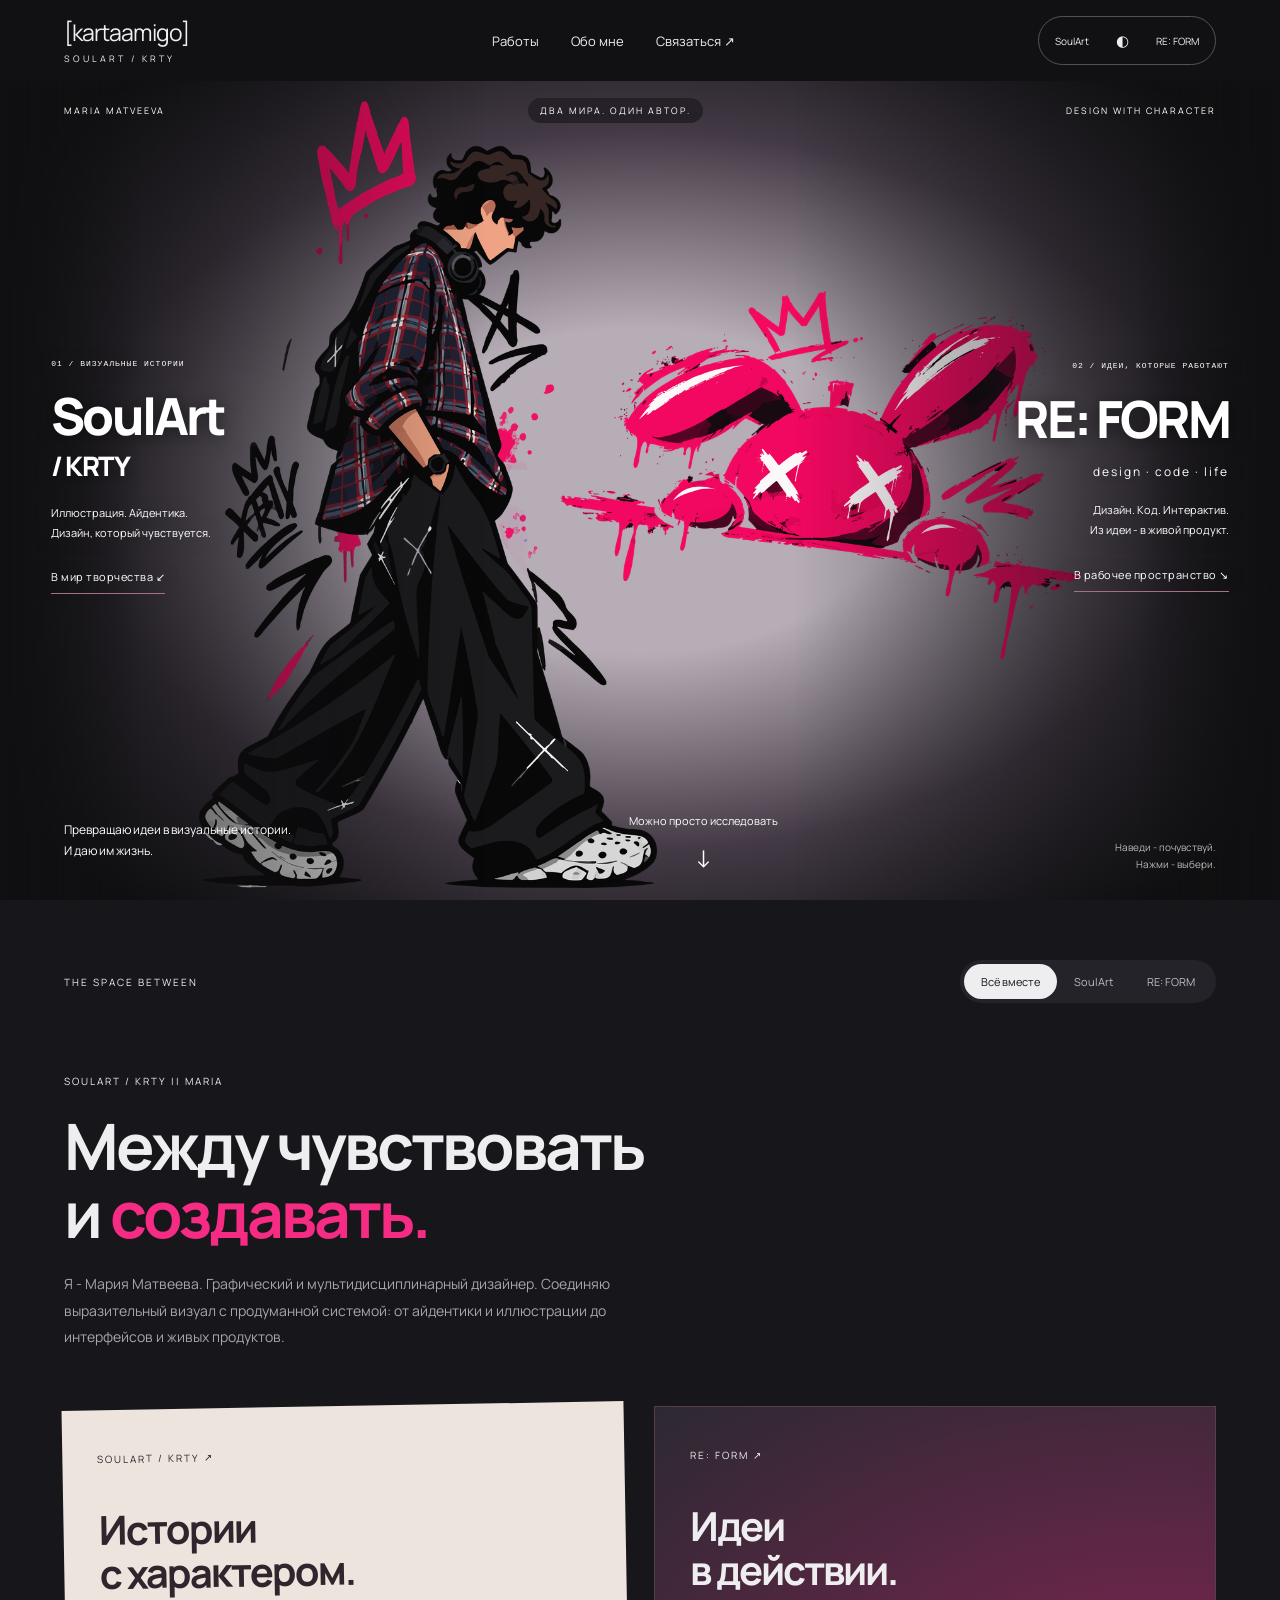
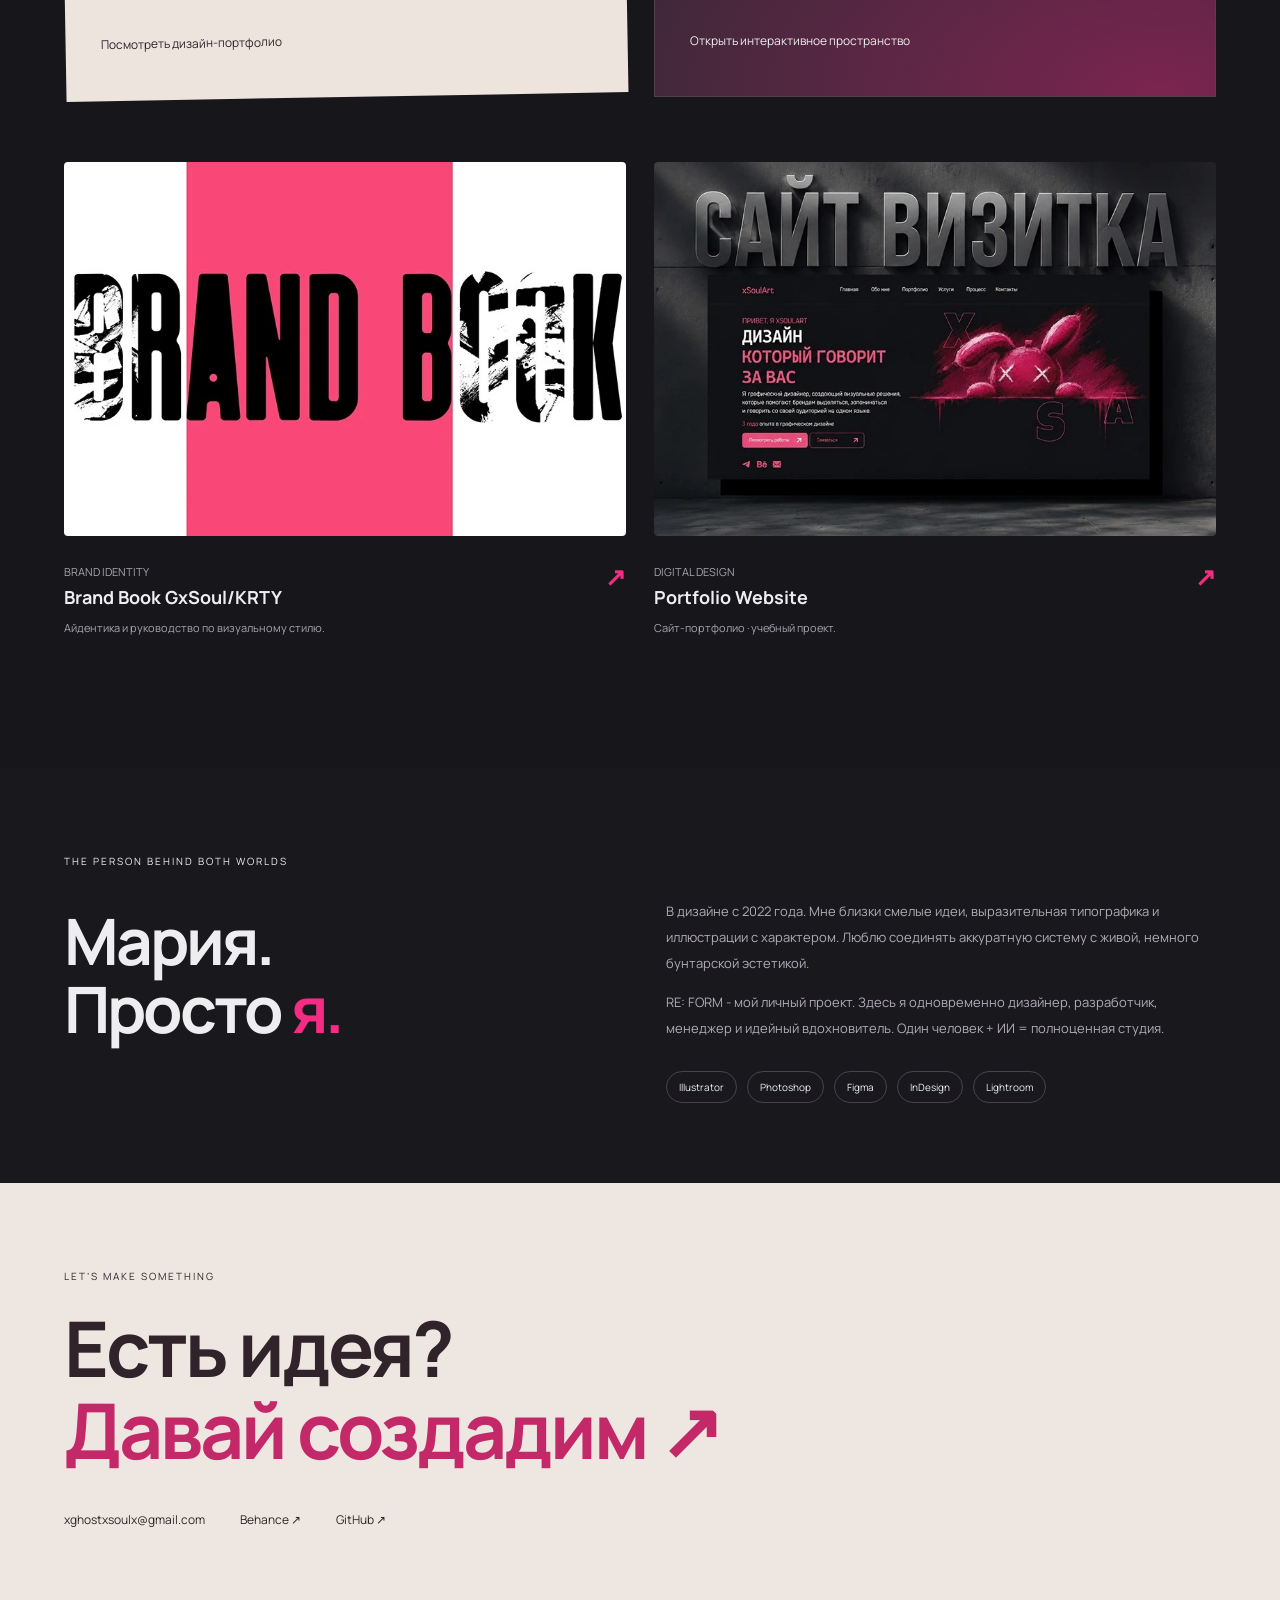
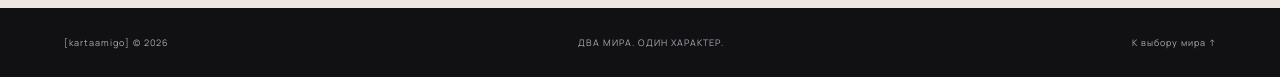
==== dual-world/index.html @ 4effb36b "Publish Kartaamigo portfolio at the root with search indexing metadata" ====
<!doctype html>
<html lang="ru">
<head><meta charset="utf-8"><meta name="viewport" content="width=device-width,initial-scale=1"><meta name="theme-color" content="#111114"><title>Maria Matveeva · два мира, один автор</title><link rel="stylesheet" href="style.css?v=23"><link rel="stylesheet" href="hero.css?v=23"><link rel="stylesheet" href="reform-scene.css?v=23"><link rel="stylesheet" href="world-scene.css?v=23"><link rel="stylesheet" href="new-motion.css?v=23"><script src="app.js?v=portfolio-refresh-76" defer></script><script src="game.js?v=portfolio-refresh-76" defer></script><script src="reform-scene.js?v=portfolio-refresh-76" defer></script><script src="world-scene.js?v=portfolio-refresh-76" defer></script><link rel="stylesheet" href="desktop.css?v=23"></head>
<body data-world="neutral" data-preview="neutral">
<header><a class="wordmark" href="#home">[kartaamigo]<span>SOULART / KRTY</span></a><nav aria-label="Навигация"><a href="#content">Работы</a><a href="#about">Обо мне</a><a href="#contact">Связаться ↗</a></nav><div class="header-worlds" role="group" aria-label="Выбор мира"><button data-switch="art" aria-pressed="false">SoulArt</button><button class="world-reset" type="button">◐</button><button data-switch="digital" aria-pressed="false">RE: FORM</button></div></header>
<main><section class="hero" id="home" aria-label="Выбери направление"><div class="paper-scene" aria-hidden="true"><span class="paper-word">CREATE<br>FEEL<br>REPEAT.</span><span class="doodle">✳</span><span class="scribble">a little chaos,<br>a lot of character.</span></div><div class="digital-scene" aria-hidden="true"><div class="scene-grid"></div><span class="orbit orbit-a"></span><span class="orbit orbit-b"></span><div class="float-chip">RE: FORM<br><b>DESIGN → CODE → LIFE</b></div></div>
<div class="hero-top"><span>MARIA MATVEEVA</span><span>ДВА МИРА. ОДИН АВТОР.</span><span>DESIGN WITH CHARACTER</span></div>
<div class="hero-artwork"><div class="artwork-track"><img class="artwork-neutral" src="assets/hero-neutral-character-v2.png" alt="" fetchpriority="high"><img class="artwork-art" src="assets/hero-art-v2.png" alt="Розовый заяц SoulArt"><div class="digital-frame"><div class="reform-art reform-playground"><img class="reform-static" src="assets/reform/provided-details/bunny-stationary-restored.png" alt="Синий заяц RE: FORM на чёрной платформе"><button class="reform-prop motion-card" type="button" aria-label="Дизайн + код. От эскиза до живого интерфейса." aria-describedby="reform-dialog" data-message="Дизайн + код. От эскиза до живого интерфейса."><img src="assets/reform/provided-details/card.png" alt=""></button><button class="reform-prop motion-blur" type="button" aria-label="Один человек + ИИ. Направление и решения - мои." aria-describedby="reform-dialog" data-message="Один человек + ИИ. Направление и решения - мои."><img src="assets/reform/provided-details/blur.png" alt=""></button><button class="reform-prop motion-scribble" type="button" aria-label="Немного экспериментов, много собственного характера." aria-describedby="reform-dialog" data-message="Немного экспериментов, много собственного характера."><img src="assets/reform/provided-details/scribble.png" alt=""></button><button class="reform-prop motion-signal" type="button" aria-label="Есть связь! Давай превратим твою идею в проект." aria-describedby="reform-dialog" data-message="Есть связь! Давай превратим твою идею в проект."><img src="assets/reform/provided-details/signal.png" alt=""></button><button class="reform-prop motion-arc" type="button" aria-label="От первой мысли до продукта - один непрерывный процесс." aria-describedby="reform-dialog" data-message="От первой мысли до продукта - один непрерывный процесс."><img src="assets/reform/provided-details/arc.png" alt=""></button><button class="reform-prop motion-plus" type="button" aria-label="А что, если попробовать? Добавим ещё одну идею." aria-describedby="reform-dialog" data-message="А что, если попробовать? Добавим ещё одну идею."><img src="assets/reform/provided-details/plus.png" alt=""></button><button class="reform-prop motion-drop" type="button" aria-label="Из свободной идеи - в форму, смысл и работающий продукт." aria-describedby="reform-dialog" data-message="Из свободной идеи - в форму, смысл и работающий продукт."><img src="assets/reform/provided-details/drop.png" alt=""></button><button class="reform-prop motion-error" type="button" aria-label="Ошибки - часть процесса. Пробую, исправляю, создаю." aria-describedby="reform-dialog" data-message="Ошибки - часть процесса. Пробую, исправляю, создаю."><img src="assets/reform/provided-details/error.png" alt=""></button><button class="reform-prop motion-stroke" type="button" aria-label="Немного смелости - и идея обретает свой характер." aria-describedby="reform-dialog" data-message="Немного смелости - и идея обретает свой характер."><img src="assets/reform/provided-details/stroke.png" alt=""></button><button class="reform-prop motion-ball" type="button" aria-label="Большие проекты начинаются с маленькой идеи." aria-describedby="reform-dialog" data-message="Большие проекты начинаются с маленькой идеи."><img src="assets/reform/provided-details/ball.png" alt=""></button><button class="reform-prop motion-spray" type="button" aria-label="Дизайн с характером. Скучные решения здесь не задерживаются." aria-describedby="reform-dialog" data-message="Дизайн с характером. Скучные решения здесь не задерживаются."><img src="assets/reform/provided-details/spray.png" alt=""></button><button class="reform-prop motion-screen" type="button" aria-label="Привет! Ты на стороне RE: FORM. Здесь идеи оживают." aria-describedby="reform-dialog" data-message="Привет! Ты на стороне RE: FORM. Здесь идеи оживают."><img src="assets/reform/provided-details/screen.png" alt=""></button><div class="reform-pixel-dialog" id="reform-dialog" role="tooltip" hidden><span>RE: FORM / HELLO_</span><p></p></div><span class="reform-scene-hint">Наведи на деталь или нажми ✦</span></div></div></div></div>
<div class="choices"><button type="button" class="choice choice-art" data-pick="art"><span class="choice-index">01 / ВИЗУАЛЬНЫЕ ИСТОРИИ</span><h1>SoulArt<span>/ KRTY</span></h1><p>Иллюстрация. Айдентика.<br>Дизайн, который чувствуется.</p><span class="choice-link">В мир творчества ↙</span></button><button type="button" class="choice choice-digital" data-pick="digital"><span class="choice-index">02 / ИДЕИ, КОТОРЫЕ РАБОТАЮТ</span><h2>RE: FORM<span>design · code · life</span></h2><p>Дизайн. Код. Интерактив.<br>Из идеи - в живой продукт.</p><span class="choice-link">В рабочее пространство ↘</span></button></div>
<div class="hero-bottom"><p id="hero-caption">Превращаю идеи в визуальные истории.<br>И даю им жизнь.</p><a href="#content" class="scroll-cue">Можно просто исследовать <span>↓</span></a><span class="small-note">Наведи - почувствуй.<br>Нажми - выбери.</span></div></section>
<section id="content" class="content-section"><div class="section-top"><span id="section-kicker">THE SPACE BETWEEN</span><div class="world-tabs" role="group" aria-label="Направление"><button data-switch="neutral" aria-pressed="true">Всё вместе</button><button data-switch="art" aria-pressed="false">SoulArt</button><button data-switch="digital" aria-pressed="false">RE: FORM</button></div></div>
<div id="neutral-content" class="world-content"><div class="intro"><span class="eyebrow">SOULART / KRTY || MARIA</span><h2>Между чувствовать<br>и <em>создавать.</em></h2><p>Я - Мария Матвеева. Графический и мультидисциплинарный дизайнер. Соединяю выразительный визуал с продуманной системой: от айдентики и иллюстрации до интерфейсов и живых продуктов.</p></div><div class="gateway-grid"><button data-switch="art" class="gateway art-gateway"><span>SOULART / KRTY ↗</span><h3>Истории<br>с характером.</h3><p>Посмотреть дизайн-портфолио</p></button><button data-switch="digital" class="gateway digital-gateway"><span>RE: FORM ↗</span><h3>Идеи<br>в действии.</h3><p>Открыть интерактивное пространство</p></button></div><div class="neutral-projects"></div></div>
<div id="art-content" class="world-content" hidden><div class="intro"><span class="eyebrow">SELECTED WORK / SOULART</span><h2>Немного хаоса.<br>Много <em>характера.</em></h2><p>Айдентика, редакционный дизайн и цифровые истории. Работы, в которых идея становится визуальным языком.</p></div><div class="project-grid" id="art-projects"></div></div>
<div id="digital-content" class="world-content" hidden><div class="app-intro"><div><span class="eyebrow">АВТОРСКАЯ СТУДИЯ ОДНОГО ЧЕЛОВЕКА</span><h2>RE: FORM <em>studio.</em></h2></div><p>Дизайн → код → продукт.<br>Идеи обретают форму.</p></div><div class="workspace"><aside><a href="#home" class="app-brand">RE: FORM<span>independent digital studio</span></a><div class="app-nav" role="group" aria-label="Разделы студии"><button class="active" data-panel="overview">◈ Студия</button><button data-panel="projects">▦ Проекты</button><button data-panel="notes">▤ Заметки <span id="note-count">0</span></button><button data-panel="focus">◷ Фокус</button></div><div class="sidebar-foot"><span class="status-dot"></span> Открыта к сотрудничеству<br><small>ОДИН ЧЕЛОВЕК + ИИ</small></div></aside><div class="app-main"><div class="app-toolbar"><span id="app-breadcrumb">RE: FORM / Студия</span><span>DESIGNED BY MARIA ↗</span></div>
<section data-app-panel="overview"><div class="welcome"><span>INDEPENDENT DIGITAL STUDIO_</span><h3>Из идеи.<br>В <em>живой продукт.</em></h3><p>Я объединяю дизайн и код в одном процессе. От первой концепции до интерфейса, с которым хочется взаимодействовать.</p><button class="solid" data-panel="projects">Открыть проекты ↗</button><span class="welcome-orb" aria-hidden="true"></span></div><div class="app-card-grid"><button class="app-card" data-panel="projects"><span>01 / SELECTED PROJECT ↗</span><h4>RE: FORM<br>LIFE.</h4><p>Дизайн · код · ИИ-ассистент EVE</p></button><a class="app-card" href="https://t.me/designeramigo" target="_blank" rel="noopener"><span>02 / LET’S CREATE ↗</span><h4>Твоя идея.<br>Наша точка старта.</h4><p>Обсудить будущий проект</p></a></div><div class="app-manifesto"><span>ONE MIND. MANY POSSIBILITIES.</span><p>Полный цикл создания продукта: концепция, дизайн, разработка и тестирование. ИИ помогает ускорять рутинные задачи - направление и решения остаются моими.</p></div></section>
<section data-app-panel="projects" hidden><div class="app-heading"><h3>Проекты</h3><span>DESIGN / CODE / AI</span></div><article class="life-card"><span>КОНЦЕПЦИЯ ЭКОСИСТЕМЫ</span><h4>RE: FORM<br><em>LIFE</em></h4><p>Интеллектуальная экосистема для планирования жизни с ИИ-ассистентом EVE.</p><a class="solid" href="https://t.me/designeramigo" target="_blank" rel="noopener">Обсудить проект ↗</a></article><div id="digital-projects" class="project-grid"></div></section>
<section data-app-panel="play" hidden><div class="app-heading"><h3>Поймай идею.</h3><span>PLAY WITH RE: FORM_</span></div><div class="play-info"><p>Проведи зайца от первой мысли до готового продукта.<br>Лови светящиеся пиксели по порядку.</p><span id="game-score">00 / 05</span></div><div class="game-board"><div id="game-scene" aria-hidden="true"></div><span class="game-grid" aria-hidden="true"></span><button class="idea-pixel" id="idea-pixel" type="button"><span>✦</span><b>01 / ИДЕЯ</b></button><div class="game-floor" aria-hidden="true"></div><span class="game-label">RE: FORM / IDEA LAB</span></div><div class="game-detail" aria-live="polite"><span id="game-step">01 / ИДЕЯ</span><p id="game-description">Каждый продукт начинается с «а что, если…».</p></div><div class="game-actions"><button id="game-reset" type="button">Начать заново ↺</button><a href="https://t.me/designeramigo" target="_blank" rel="noopener" id="game-contact" hidden>Есть своя идея? Давай создадим ↗</a></div></section>
<section data-app-panel="notes" hidden><div class="app-heading"><h3>Твои заметки</h3><span>МЫСЛИ, КОТОРЫЕ СТОИТ СОХРАНИТЬ</span></div><form id="note-form"><label for="note-title">Название идеи</label><input id="note-title" maxlength="80" placeholder="А что, если…" required><label for="note-body">Заметка</label><textarea id="note-body" maxlength="2000" rows="4" placeholder="Поймай мысль, пока она здесь." required></textarea><div class="form-bottom"><span>Личные заметки в твоём браузере.<br>Они не отправляются Марии.</span><button type="submit" class="solid">Сохранить ↗</button></div></form><p id="storage-message" role="status"></p><div id="notes-list"></div></section>
<section data-app-panel="focus" hidden><div class="app-heading"><h3>Режим фокуса</h3><span>ОДНА ЗАДАЧА ЗА РАЗ</span></div><div class="focus-card"><span>ВРЕМЯ ДЛЯ ТВОЕЙ ИДЕИ</span><div id="timer">25:00</div><div class="timer-actions"><button class="solid" id="timer-toggle">Начать</button><button id="timer-reset">Сначала ↺</button></div><p id="timer-status" role="status">Отключи лишнее. Выбери одну задачу.</p></div><form id="task-form"><label for="task-input">Что сделаем за эту сессию?</label><div class="task-input-row"><input id="task-input" maxlength="120" placeholder="Моя маленькая цель" required><button class="solid" type="submit">Добавить</button></div></form><div id="task-list"></div></section>
</div></div></div></section>
<section id="about" class="about-section"><span class="eyebrow">THE PERSON BEHIND BOTH WORLDS</span><div><h2>Мария.<br>Просто <em>я.</em></h2><div class="about-copy"><p>В дизайне с 2022 года. Мне близки смелые идеи, выразительная типографика и иллюстрации с характером. Люблю соединять аккуратную систему с живой, немного бунтарской эстетикой.</p><p>RE: FORM - мой личный проект. Здесь я одновременно дизайнер, разработчик, менеджер и идейный вдохновитель. Один человек + ИИ = полноценная студия.</p><div class="skill-tags"><span>Illustrator</span><span>Photoshop</span><span>Figma</span><span>InDesign</span><span>Lightroom</span></div></div></div></section>
<section id="contact" class="contact-section"><span class="eyebrow">LET’S MAKE SOMETHING</span><h2>Есть идея?<br><a href="https://t.me/designeramigo" target="_blank" rel="noopener">Давай создадим ↗</a></h2><div><a href="mailto:xghostxsoulx@gmail.com">xghostxsoulx@gmail.com</a><a href="https://www.behance.net/tuumiyurmirazh" target="_blank" rel="noopener">Behance ↗</a><a href="https://github.com/kartaamigo" target="_blank" rel="noopener">GitHub ↗</a></div></section></main><footer><span>[kartaamigo] © 2026</span><span>ДВА МИРА. ОДИН ХАРАКТЕР.</span><a href="#home">К выбору мира ↑</a></footer><div class="sr-only" id="world-status" aria-live="polite"></div>
</body></html>
---- dual-world/style.css ----
:root{font-family:Manrope,Arial,sans-serif;color:#eeedf0;background:#111114;--pink:#f52b84;--muted:#a7a4af}*{box-sizing:border-box}html{scroll-behavior:smooth;scroll-padding-top:30px}body{margin:0}button,input,textarea{font:inherit}button,a{-webkit-tap-highlight-color:transparent}button{cursor:pointer}a{color:inherit;text-decoration:none}button{color:inherit}button:focus-visible,a:focus-visible{outline:3px solid #f52b84;outline-offset:6px}[hidden]{display:none!important}header{height:96px;padding:0 5%;display:flex;align-items:center;justify-content:space-between;gap:25px;background:#111114;position:relative;z-index:5}.wordmark{font-size:23px;letter-spacing:-1px}.wordmark span{display:block;font-size:9px;letter-spacing:3px;margin-top:4px}nav{display:flex;gap:32px;font-size:13px}nav a:hover{color:var(--pink)}.world-reset{border:1px solid #44434a;background:transparent;padding:11px 18px;border-radius:40px;font-size:12px}.world-reset span{margin-left:15px}.hero{position:relative;isolation:isolate;min-height:710px;overflow:hidden;background:#141416;transition:background .65s,color .65s}.hero-top{position:relative;z-index:3;display:flex;justify-content:space-between;padding:24px 5%;font-size:9px;letter-spacing:2px}.paper-scene,.digital-scene{position:absolute;inset:0;transition:clip-path .75s,opacity .7s}.paper-scene{background:#eee8e0;color:#272225;clip-path:inset(0 50% 0 0);overflow:hidden}.paper-scene:after{content:'';position:absolute;inset:0;background-image:url('assets/bunny-illustration.jpg');background-size:cover;opacity:.045}.paper-word{position:absolute;left:5%;top:100px;font-size:100px;line-height:.95;font-weight:800;letter-spacing:-9px;opacity:.07;transform:rotate(-7deg)}.doodle{position:absolute;color:#e93683;font-size:170px;left:33%;bottom:22px;transform:rotate(15deg)}.scribble{position:absolute;font:30px/1 Caveat,cursive;left:5%;bottom:70px;transform:rotate(-7deg);color:#b72960}.digital-scene{clip-path:inset(0 0 0 50%);background:radial-gradient(ellipse at 60% 55%,#65515d 0,#2a252c 35%,#141416 73%);overflow:hidden}.scene-grid{position:absolute;width:180%;height:100%;left:-40%;top:40%;background:linear-gradient(#ad9ba722 1px,transparent 1px),linear-gradient(90deg,#ad9ba722 1px,transparent 1px);background-size:80px 80px;transform:perspective(500px) rotateX(65deg)}.orbit{position:absolute;width:140px;height:140px;border:16px solid #bd9caa;border-radius:50%;box-shadow:inset -5px -6px 15px #f52b84aa,3px 3px 15px #f52b8455;transform:rotate(-25deg) rotateY(55deg)}.orbit-a{right:8%;top:28px}.orbit-b{left:54%;bottom:5%;width:90px;height:90px;border-width:11px}.float-chip{position:absolute;right:3%;bottom:24%;padding:24px;border:1px solid #ff72b0;background:linear-gradient(120deg,#18171dc9,#69425190);box-shadow:0 0 40px #f52b8430;font-size:20px;transform:perspective(600px) rotateY(-35deg) rotateZ(-14deg)}.float-chip b{display:block;font-size:7px;letter-spacing:1px;margin-top:14px}.bunny-stage{position:absolute;inset:70px 21% 95px;pointer-events:none;z-index:1}.bunny-illustration{position:absolute;inset:0;background:url('assets/bunny-illustration.jpg') center 48%/cover no-repeat;clip-path:inset(0 50% 0 0);mix-blend-mode:multiply;transition:clip-path .7s,opacity .7s;mask-image:radial-gradient(ellipse at 50% 46%,#000 28%,transparent 72%)}#bunny-3d{position:absolute;inset:-30px -70px;clip-path:inset(0 0 0 50%);transition:clip-path .7s,opacity .7s}#bunny-3d canvas{width:100%;height:100%;display:block}.split-line{position:absolute;left:50%;top:0;bottom:0;width:1px;background:linear-gradient(transparent,#f0d3df70,transparent);transition:opacity .5s}.choices{position:relative;z-index:2;display:flex;justify-content:space-between;min-height:475px;align-items:center}.choice{width:50%;min-height:440px;border:0;background:transparent;padding:90px 5% 100px;text-align:left;position:relative}.choice-art{color:#292227}.choice-digital{text-align:right}.choice-index{font-size:9px;letter-spacing:1.8px}.choice h1,.choice h2{font-size:clamp(36px,5vw,75px);letter-spacing:-4px;line-height:1;margin:25px 0 22px;font-weight:800}.choice h1 span{display:block;font-size:30px;letter-spacing:-1.5px;margin-top:12px}.choice h2 span{display:block;font-size:12px;letter-spacing:2px;margin-top:22px;font-weight:400}.choice p{font-size:13px;line-height:1.8;margin:0}.choice-link{display:inline-block;margin-top:35px;border-bottom:1px solid #a8748b;padding-bottom:9px;font-size:11px;letter-spacing:.5px}.hero-bottom{position:relative;z-index:3;display:flex;align-items:end;justify-content:space-between;padding:0 5% 32px;gap:20px;color:#efedf0}.hero-bottom p{font-size:12px;line-height:1.7;color:#33252d}.scroll-cue{display:flex;flex-direction:column;align-items:center;font-size:11px;gap:12px;mix-blend-mode:difference;color:white}.scroll-cue span{font-size:24px}.small-note{font-size:10px;line-height:1.7;opacity:.7;text-align:right}body[data-preview=art] .paper-scene{clip-path:inset(0)}body[data-preview=art] .digital-scene{clip-path:inset(0 0 0 100%)}body[data-preview=art] .bunny-illustration{clip-path:inset(0);opacity:1}body[data-preview=art] #bunny-3d{clip-path:inset(0 0 0 100%)}body[data-preview=art] .hero{color:#292227}body[data-preview=art] .choice-digital,body[data-preview=art] .hero-bottom{color:#292227}body[data-preview=digital] .paper-scene{clip-path:inset(0 100% 0 0)}body[data-preview=digital] .digital-scene{clip-path:inset(0)}body[data-preview=digital] #bunny-3d{clip-path:inset(0)}body[data-preview=digital] .bunny-illustration{clip-path:inset(0 100% 0 0)}body[data-preview=digital] .choice-art,body[data-preview=digital] .hero-bottom p{color:#eeedf0}body:not([data-preview=neutral]) .split-line{opacity:0}body[data-preview=neutral] .hero-top>span:first-child{color:#292227}body[data-preview=neutral] .hero-top>span:nth-child(2){background:#262028;color:white;border-radius:30px;padding:6px 12px;margin-top:-6px}.content-section{padding:60px 5% 85px;transition:background .5s,color .5s;background:#17171b}.section-top{display:flex;justify-content:space-between;align-items:center;gap:20px;margin-bottom:65px;font-size:10px;letter-spacing:2px}.world-tabs{display:flex;background:#232329;border-radius:40px;padding:4px}.world-tabs button{padding:10px 17px;background:none;border:0;border-radius:30px;color:#bdbbc4;font-size:11px}.world-tabs button[aria-pressed=true]{background:#eeedf0;color:#19171d}.intro{position:relative;max-width:950px;margin-bottom:55px}.eyebrow{font-size:10px;letter-spacing:2px}h2{font-size:clamp(35px,5vw,65px);line-height:1.07;letter-spacing:-3px;margin:22px 0}em{font-style:normal;color:var(--pink)}.intro p{max-width:550px;font-size:14px;line-height:1.9;color:var(--muted)}.gateway-grid,.project-grid,.neutral-projects{display:grid;grid-template-columns:1fr 1fr;gap:28px}.gateway{padding:35px;text-align:left;border:0;min-height:280px;position:relative}.gateway span{font-size:10px;letter-spacing:2px}.gateway h3{font-size:40px;line-height:1.1;letter-spacing:-2px}.gateway p{font-size:12px}.art-gateway{background:#ede4dd;color:#30252c;transform:rotate(-1deg)}.digital-gateway{background:radial-gradient(at 90% 100%,#7a2550,#2c2932);border:1px solid #53404d}.neutral-projects{margin-top:65px}.project-card{display:block}.project-card img{width:100%;aspect-ratio:1.5;object-fit:cover;background:#24232a;border-radius:4px;transition:transform .3s}.project-card:hover img{transform:translateY(-5px)}.project-meta{display:flex;align-items:start;justify-content:space-between;margin:18px 0 35px}.project-meta h3{font-size:18px;margin:4px 0}.project-meta p,.project-meta span{font-size:11px;color:var(--muted);line-height:1.5}.project-meta b{font-size:25px;color:var(--pink)}body[data-world=art] .content-section{background:#efe8e1;color:#2c2229}body[data-world=art] .intro p,body[data-world=art] .project-meta p,body[data-world=art] .project-meta span{color:#6d5d66}.app-intro{display:flex;justify-content:space-between;align-items:end;gap:20px;margin-bottom:35px}.app-intro h2{font-size:43px}.app-intro p{font-size:12px;color:var(--muted);line-height:1.8}.workspace{border:1px solid #4c424c;background:#16151b;display:grid;grid-template-columns:210px 1fr;min-height:670px;border-radius:20px;overflow:hidden;box-shadow:0 20px 90px #0004}aside{padding:30px 18px;background:#1e1c24;border-right:1px solid #34303b;display:flex;flex-direction:column;gap:45px}.app-brand{font-size:23px;letter-spacing:-1px;padding:0 12px}.app-brand span{display:block;font-size:9px;letter-spacing:1px;color:#96909f;margin-top:6px}.app-nav{display:flex;flex-direction:column;gap:8px}.app-nav button{text-align:left;background:none;border:0;padding:14px;border-radius:9px;font-size:12px;color:#a8a2b3}.app-nav button.active{background:#f52b841c;color:#ff90be}.app-nav button span{float:right}.sidebar-foot{margin-top:auto;font-size:10px;line-height:1.9;padding:12px}.sidebar-foot small{font-size:9px;color:#918997}.status-dot{display:inline-block;background:#70dda8;width:6px;height:6px;border-radius:50%;margin-right:6px}.app-main{min-width:0;padding:24px 30px 35px}.app-toolbar{display:flex;justify-content:space-between;font-size:9px;color:#a29ba9;padding-bottom:25px;gap:12px}.welcome{background:radial-gradient(at 100% 50%,#753650,#302633 55%,#28212c);padding:35px;border:1px solid #614052;border-radius:15px;position:relative;overflow:hidden}.welcome>span:first-child{font-size:9px;letter-spacing:2px}.welcome h3{font-size:42px;line-height:1.1;letter-spacing:-2px;position:relative;z-index:1;margin:23px 0}.welcome p{font-size:12px;line-height:1.8;max-width:330px;color:#d2c6d1;position:relative;z-index:1}.solid{display:inline-block;background:#f52b84;color:white;border:0;border-radius:8px;padding:13px 20px;font-size:11px;text-align:center}.welcome .solid{position:relative;z-index:1;margin-top:15px}.welcome-orb{width:150px;height:150px;position:absolute;right:10px;top:60px;border-radius:50%;background:radial-gradient(at 25% 25%,#ffdcec,#cf8da7 16%,#573644 50%,#1c1620 72%,#f52b84);box-shadow:0 0 50px #f52b8433;transform:rotate(-25deg)}.app-card-grid{display:grid;grid-template-columns:1fr 1fr;gap:16px;margin:20px 0}.app-card{background:#24212b;border:1px solid #39313f;border-radius:12px;padding:22px;text-align:left}.app-card>span{font-size:9px;letter-spacing:1px;color:#b3a7b9}.app-card h4{font-size:23px;line-height:1.2;letter-spacing:-.8px;margin:22px 0 15px}.app-card p{font-size:10px;color:#a9a0b2}.app-manifesto{display:grid;grid-template-columns:1fr 2fr;gap:25px;padding:20px 0;align-items:start}.app-manifesto span{font-size:9px;color:#be82a0;letter-spacing:1px;line-height:1.8}.app-manifesto p{font-size:11px;color:#b3aab9;line-height:1.9;margin:0}.app-heading{display:flex;align-items:center;justify-content:space-between;gap:20px;margin:10px 0 30px}.app-heading h3{font-size:25px;letter-spacing:-1px;margin:0}.app-heading span{font-size:8px;letter-spacing:1px;color:#a096aa}.life-card{background:radial-gradient(at 90% 40%,#724153,#2a232f 60%);border:1px solid #5b4051;border-radius:14px;padding:30px;margin-bottom:28px}.life-card>span{font-size:9px;letter-spacing:2px}.life-card h4{font-size:50px;line-height:1;letter-spacing:-3px;margin:28px 0}.life-card p{font-size:12px;line-height:1.8;max-width:330px;margin-bottom:25px}.workspace .project-grid{grid-template-columns:1fr}.workspace .project-card img{aspect-ratio:2}form label{display:block;font-size:11px;color:#c1b8ca;margin:18px 0 9px}input,textarea{width:100%;background:#24202b;border:1px solid #493d52;border-radius:8px;color:#eee9f4;padding:13px;font-size:13px}textarea{resize:vertical}input:focus,textarea:focus{outline:2px solid var(--pink)}.form-bottom{display:flex;justify-content:space-between;align-items:center;gap:18px;margin-top:20px}.form-bottom>span{font-size:10px;color:#aea2b9;line-height:1.7}#storage-message{font-size:11px;color:#dca0b9}#notes-list{display:grid;grid-template-columns:1fr 1fr;gap:16px;margin-top:30px}.note{background:#302735;border:1px solid #5b4558;border-radius:10px;padding:20px;overflow-wrap:anywhere}.note h4{font-size:15px;margin:0 0 12px}.note p{font-size:12px;color:#c8bbce;line-height:1.7;white-space:pre-wrap}.note-bottom{display:flex;align-items:center;justify-content:space-between;gap:10px;margin-top:20px}.note time{font-size:9px;color:#ac95b0}.note button,.task-delete{border:0;background:transparent;color:#d9a2bc;font-size:10px;padding:7px}.empty-state{font-size:12px;color:#a398af;line-height:1.8;grid-column:1/-1;padding:25px 0}.focus-card{text-align:center;padding:35px;background:radial-gradient(at 50% 0,#593447,#28202e 70%);border:1px solid #543b50;border-radius:15px}.focus-card>span{font-size:9px;letter-spacing:2px}#timer{font-size:80px;letter-spacing:-5px;font-variant-numeric:tabular-nums;margin:25px 0}.timer-actions{display:flex;justify-content:center;gap:12px}.timer-actions>button:last-child{border:1px solid #645167;background:transparent;border-radius:8px;padding:12px 18px;font-size:11px}.focus-card p{font-size:11px;color:#b4a2bc}.task-input-row{display:flex;gap:10px}.task-input-row input{flex:1;min-width:0}.task{display:flex;align-items:center;gap:12px;padding:15px 0;border-bottom:1px solid #39303f}.task label{display:flex;align-items:center;gap:12px;font-size:12px;flex:1;overflow-wrap:anywhere;min-width:0}.task input{width:17px;height:17px;accent-color:var(--pink);flex-shrink:0}.task input:checked+span{text-decoration:line-through;color:#95879f}.about-section{padding:80px 5%;background:#19191d}.about-section>div{display:grid;grid-template-columns:1fr 1fr;gap:50px;margin-top:15px}.about-copy p{font-size:13px;color:#b0abb7;line-height:2}.skill-tags{display:flex;flex-wrap:wrap;gap:10px;margin-top:30px}.skill-tags span{padding:8px 12px;border:1px solid #4a414d;border-radius:30px;font-size:10px}.contact-section{padding:80px 5%;background:#eee7e1;color:#30232a}.contact-section h2{font-size:clamp(35px,6vw,78px)}.contact-section h2 a{color:#c32969}.contact-section>div{display:flex;flex-wrap:wrap;gap:35px;margin-top:40px;font-size:12px}footer{padding:28px 5%;display:flex;justify-content:space-between;font-size:9px;letter-spacing:1px;color:#b0a6b3}.sr-only{position:absolute;width:1px;height:1px;padding:0;margin:-1px;overflow:hidden;clip:rect(0,0,0,0)}
@media(min-width:1500px){.hero{min-height:850px}.choices{min-height:610px}.bunny-stage{inset:70px 25% 100px}.choice{padding-top:150px;padding-bottom:150px}}@media(max-width:800px){header{height:80px}.wordmark{font-size:18px}nav{gap:18px;font-size:11px}.hero{min-height:630px}.hero-top{font-size:7px;letter-spacing:1px}.hero-top>span:last-child{display:none}.choices{min-height:410px}.choice{padding:180px 5% 25px;min-height:410px}.choice h1,.choice h2{font-size:40px;letter-spacing:-2px}.choice h1 span{font-size:20px}.choice h2 span{font-size:9px;letter-spacing:1px}.choice-index{font-size:7px;letter-spacing:1px}.choice p{font-size:11px}.choice-link{font-size:9px;margin-top:20px}.bunny-stage{inset:25px 13% 80px}.paper-word{font-size:75px}.float-chip{display:none}.orbit-a{width:75px;height:75px;border-width:10px}.small-note{display:none}.hero-bottom{padding-bottom:26px}.hero-bottom p{font-size:10px}.scroll-cue{font-size:9px}.workspace{grid-template-columns:165px 1fr}.app-main{padding:22px}.app-brand{font-size:19px}.app-brand span{font-size:8px}.welcome{padding:25px}.welcome h3{font-size:34px}.welcome-orb{opacity:.4}.app-card{padding:18px}.app-card h4{font-size:20px}.app-intro{display:block}.app-intro h2{font-size:34px}.app-manifesto{display:block}.app-manifesto p{margin-top:10px}.app-toolbar>span:last-child{display:none}.app-heading span{display:none}}
@media(max-width:560px){header{padding:0 5%;gap:10px}.wordmark{font-size:16px}.wordmark span{font-size:7px;letter-spacing:2px}nav{gap:14px}nav a:first-child{display:none}.world-reset{font-size:9px;padding:9px 11px}.world-reset span{margin-left:5px}.hero{min-height:640px}.hero-top{padding-top:20px}.hero-top>span:nth-child(2){font-size:7px}.bunny-stage{inset:15px 0 185px}#bunny-3d{inset:-20px -15px}.choices{min-height:440px;align-items:end}.choice{padding:285px 5% 20px;min-height:440px}.choice h1,.choice h2{font-size:30px;letter-spacing:-1.5px;margin:15px 0}.choice h1 span{font-size:19px;margin-top:10px}.choice h2 span{font-size:7px;margin-top:14px;letter-spacing:.7px}.choice-index{font-size:6px;letter-spacing:.7px}.choice p{font-size:9px;line-height:1.8}.choice-link{font-size:8px;margin-top:20px}.hero-bottom{padding-top:20px;align-items:center}.hero-bottom p{max-width:50%;font-size:9px}.scroll-cue{font-size:8px}.paper-word{left:5%;top:70px;font-size:55px;letter-spacing:-5px}.doodle{font-size:100px;bottom:0}.scribble{display:none}.orbit-b{display:none}.section-top{align-items:start;flex-direction:column;gap:20px;margin-bottom:45px}.world-tabs{width:100%}.world-tabs button{flex:1;padding:11px 8px}.content-section{padding-top:35px}.intro h2{font-size:39px}.intro p{font-size:12px}.gateway-grid,.project-grid,.neutral-projects{grid-template-columns:1fr;gap:20px}.gateway{min-height:230px;padding:28px}.gateway h3{font-size:35px}.workspace{grid-template-columns:1fr;border-radius:14px}aside{padding:18px;gap:20px;border-right:0;border-bottom:1px solid #443546}.app-brand{display:none}.app-nav{flex-direction:row;gap:4px}.app-nav button{flex:1;padding:12px 5px;font-size:10px;text-align:center;white-space:nowrap}.app-nav button span{display:none}.sidebar-foot{display:none}.app-main{padding:20px 16px}.welcome{padding:25px 20px}.welcome h3{font-size:36px}.app-card-grid{gap:10px}.app-card{padding:17px 13px}.app-card h4{font-size:20px}.app-card p{line-height:1.7}.app-card>span{font-size:7px}.app-intro h2{font-size:35px;letter-spacing:-2px}.app-heading h3{font-size:25px}#notes-list{grid-template-columns:1fr}.form-bottom{align-items:start}.form-bottom>span{font-size:9px}.form-bottom .solid{padding:12px}.task-input-row .solid{padding:12px}.focus-card{padding:25px 15px}#timer{font-size:70px}.about-section>div{grid-template-columns:1fr;gap:10px}.about-section h2{font-size:45px}.about-copy p{font-size:12px}.contact-section{padding:55px 5%}.contact-section h2{font-size:38px;letter-spacing:-2px}.contact-section>div{gap:20px;font-size:10px}footer{gap:20px;flex-wrap:wrap;font-size:8px}footer>span:nth-child(2){display:none}}
@media(prefers-reduced-motion:reduce){html{scroll-behavior:auto}*,*:before,*:after{transition:none!important;animation:none!important}}
/* RE: FORM: brushed silver, glass and restrained pixel details. */
header{position:sticky;top:0;transition:background .6s,color .6s}.header-worlds{display:flex;align-items:center;gap:4px;border:1px solid #55515b;border-radius:30px;padding:4px}.header-worlds button{border:0;background:none;border-radius:24px;padding:9px 12px;font-size:10px}.header-worlds button[aria-pressed=true]{background:#f52b84;color:#fff}.header-worlds .world-reset{padding:9px 11px;font-size:15px}.digital-scene{background:radial-gradient(ellipse at 60% 50%,#faf7fa 0,#c3bec3 50%,#a9a5ac 100%)}.scene-grid{background:linear-gradient(#72707818 1px,transparent 1px),linear-gradient(90deg,#72707818 1px,transparent 1px);background-size:75px 75px}.choice-digital,.small-note{color:#28232c}.float-chip{color:#29212a;background:linear-gradient(120deg,#f3e9eecc,#c0b4beaa);box-shadow:0 10px 45px #f52b8440;border-color:#fb76b0}.orbit{border-color:#a9a5ad;box-shadow:inset -5px -6px 15px #f52b8470,3px 3px 15px #e9e4e7}.hero-top>span:last-child{color:#332631}.hero-top>span:nth-child(2){color:#332631}body[data-preview=digital] .hero,body[data-preview=digital] .choice-art,body[data-preview=digital] .hero-bottom,body[data-preview=digital] .hero-bottom p{color:#28232c}.choice-index,.app-toolbar,.app-heading>span,.app-brand>span,.app-card>span,.sidebar-foot,.life-card>span{font-family:'Courier New',monospace}.scene-fallback{background:url('assets/bunny-illustration.jpg') center/cover;filter:contrast(1.1);mask-image:radial-gradient(ellipse,#000 20%,transparent 70%)}
body[data-world=art]{background:#e9e1d8;color:#30232b}body[data-world=art] header{background:#eee7de;color:#30232b}body[data-world=art] .header-worlds{border-color:#c8b6c1}body[data-world=art] .about-section{background:#e4d9cf;color:#30232b}body[data-world=art] .about-copy p{color:#6b5663}body[data-world=art] footer{background:#eee7de;color:#6b5663}body[data-world=art] .contact-section{background:#e6d2dc}body[data-world=digital]{background:#d4d4d9;color:#27252c}body[data-world=digital] header{background:#e9e9eeed;color:#25232a;backdrop-filter:blur(20px);border-bottom:1px solid #fff8}body[data-world=digital] .header-worlds{border-color:#b7b1bd}body[data-world=digital] .content-section{background:radial-gradient(at 80% 15%,#f1d9e6,#d3d3da 45%,#bfc1ca);color:#28232d}body[data-world=digital] .app-intro p{color:#6c6270}body[data-world=digital] .about-section{background:#e5e5ea;color:#29252d}body[data-world=digital] .about-copy p{color:#706676}body[data-world=digital] .skill-tags span{border-color:#bbb4c1}body[data-world=digital] .contact-section{background:#dcdce3;color:#29252d}body[data-world=digital] footer{background:#e9e9ee;color:#756b7c}.workspace{background:#f5f4f7a6;border:1px solid #fff9;box-shadow:0 25px 80px #5d556d26;backdrop-filter:blur(24px);color:#302a35}.workspace aside{background:#eeedf4b0;border-color:#ffffffaa}.app-brand>span,.sidebar-foot small,.app-toolbar,.app-heading>span{color:#857b8e}.app-nav button{color:#74697e}.app-nav button.active{background:#f52b8417;color:#b51b60;box-shadow:inset 0 0 0 1px #f52b8420}.welcome{background:radial-gradient(at 100% 50%,#eac3d6,#e5dce7 55%,#f1eef4);border:1px solid #fff;box-shadow:inset 0 0 30px #ffffff8a}.welcome h3{font-size:38px}.welcome p{color:#756778;max-width:360px}.welcome-orb{right:18px;top:90px;width:125px;height:125px;background:radial-gradient(at 25% 25%,#fff,#d3c5d2 15%,#837581 40%,#45394e 68%,#ff6cae 89%,#f2d6e4);box-shadow:0 20px 40px #77405d44}.welcome-orb:after{content:'';position:absolute;width:24px;height:24px;right:-8px;top:14px;background:#f52b84;box-shadow:26px -26px #c19daf,26px 0 #ec8eb6,0 -26px #fdb9d4}.app-card{background:#faf9fc99;border:1px solid #fff;box-shadow:0 7px 20px #6050750a}.app-card>span{color:#8a6c85}.app-card p,.app-manifesto p{color:#7f7188}.app-manifesto>span{color:#b23470}.life-card{background:radial-gradient(at 90% 40%,#eac3d6,#e9e1ec 60%);border-color:#fff}.life-card p{color:#79667c}.workspace input,.workspace textarea{background:#ffffffb0;border-color:#d7cbdc;color:#352a3c}.workspace form label{color:#746078}.workspace .form-bottom>span{color:#938199}.workspace #storage-message{color:#b32665}.workspace .empty-state{color:#8e7d96}.workspace .note{background:#fcf0f7;border-color:#ebd9e5;box-shadow:3px 5px 0 #e0c8da}.workspace .note p{color:#806789}.workspace .note time{color:#a085a4}.workspace .note button,.workspace .task-delete{color:#bd3874}.workspace .focus-card{background:radial-gradient(at 50% 0,#ead1de,#f6edf5 70%);border-color:#fff}.workspace .focus-card p{color:#8b6e94}.workspace .timer-actions>button:last-child{border-color:#cdb9d0}.workspace .task{border-color:#dac8df}.workspace .task input:checked+span{color:#a893ae}
@media(max-width:800px){.welcome-orb{opacity:.45}.welcome h3{font-size:32px}}@media(max-width:560px){header nav{display:none}.header-worlds button{padding:8px 8px;font-size:8px}.header-worlds .world-reset{font-size:14px;padding:5px 8px}.welcome h3{font-size:30px}.welcome-orb{opacity:.25;right:0;width:110px;height:110px}.app-nav button{font-size:10px}}
.play-teaser{display:flex;align-items:center;gap:20px;width:100%;border:1px solid #fff;background:#ffffff55;border-radius:10px;padding:20px;text-align:left;color:#65506e}.play-teaser b{display:block;font-size:13px}.play-teaser small{display:block;font-size:10px;color:#927c9b;margin-top:6px}.play-teaser>span:last-child{margin-left:auto;font-size:22px}.pixel-spark{font-size:35px;color:#ed4089;font-family:monospace}.play-info{display:flex;justify-content:space-between;align-items:center;gap:15px;margin-bottom:20px}.play-info p{font-size:11px;line-height:1.8;color:#8c758f;margin:0}.play-info>span{font:14px 'Courier New',monospace;color:#b32467;white-space:nowrap}.game-board{height:320px;position:relative;isolation:isolate;overflow:hidden;border:1px solid #fff;border-radius:14px;background:radial-gradient(ellipse at 50% 40%,#fff0f7,#e2d0e2 70%,#bcaec8)}#game-scene{position:absolute;inset:0;z-index:2;pointer-events:none}#game-scene canvas{display:block;width:100%;height:100%}.game-grid{position:absolute;inset:0;background-image:radial-gradient(#aa829766 1px,transparent 1px);background-size:18px 18px;z-index:0}.idea-pixel{position:absolute;z-index:3;transform:translate(-50%,-50%);display:flex;flex-direction:column;align-items:center;gap:7px;border:0;background:transparent;padding:15px;color:#c22067;transition:left .4s,top .4s}.idea-pixel>span{background:#f52b84;color:#fff;width:32px;height:32px;display:grid;place-items:center;font-size:22px;box-shadow:0 0 25px #ef3f9077,8px 8px 0 #9b235055;clip-path:polygon(20% 0,80% 0,80% 20%,100% 20%,100% 80%,80% 80%,80% 100%,20% 100%,20% 80%,0 80%,0 20%,20% 20%)}.idea-pixel b{font:10px 'Courier New',monospace;background:#ffffffc9;padding:5px 8px;border:1px solid #ead1e0}.game-floor{position:absolute;bottom:-55px;left:-30%;width:160%;height:200px;background:linear-gradient(#a487a633 1px,transparent 1px),linear-gradient(90deg,#a487a633 1px,transparent 1px);background-size:35px 35px;transform:perspective(300px) rotateX(60deg)}.game-label{position:absolute;bottom:15px;left:20px;font:8px 'Courier New',monospace;letter-spacing:1px;color:#8d6d91}.game-board.collected{box-shadow:inset 0 0 50px #ff92c333}.game-detail{margin-top:22px;min-height:65px}.game-detail>span{font:10px 'Courier New',monospace;color:#bd2468;letter-spacing:1px}.game-detail p{font-size:12px;line-height:1.8;color:#7e6684}.game-actions{display:flex;align-items:center;gap:18px;flex-wrap:wrap}.game-actions button{border:1px solid #cdb9d0;background:transparent;color:#8c6c97;border-radius:6px;font-size:10px;padding:10px 14px}.game-actions a{font-size:11px;color:#bf2065}.workspace .project-meta p,.workspace .project-meta span{color:#87738c}.workspace .project-meta h3{color:#392d41}@media(max-width:560px){.game-board{height:285px}.play-info p{font-size:10px}.play-teaser{padding:15px}.play-teaser b{font-size:11px}.play-teaser small{font-size:9px}.app-nav{flex-wrap:wrap}.app-nav button{min-width:60px}.header-worlds button{min-height:32px}.idea-pixel{min-width:80px;min-height:65px}}
.bunny-illustration{inset:-30px -70px;background:url("assets/bunny-cutout.png") center/auto 100% no-repeat;mix-blend-mode:normal;mask-image:none}.hero-bottom .scroll-cue{mix-blend-mode:normal;color:#735668}.hero-top>span:nth-child(2){color:#31212d}body[data-preview=neutral] .hero-top>span:nth-child(2){color:white}@media(max-width:560px){.bunny-illustration{inset:-20px -15px}.bunny-stage{bottom:220px}.hero-top>span:nth-child(2){font-size:6px}.hero-bottom p{max-width:46%}}
---- dual-world/hero.css ----
/* Three supplied artworks: no choice, left SoulArt, right RE: FORM. */
.hero{min-height:710px;background:#101012;color:#fff;display:flex;flex-direction:column}
.paper-scene,.digital-scene{display:none}
.hero-artwork{position:absolute;inset:0;z-index:0;pointer-events:none;overflow:hidden}
.artwork-track{position:absolute;inset:0;transform:translateX(0);transition:transform .85s cubic-bezier(.22,.68,.16,1);will-change:transform}
.hero-artwork img{position:absolute;inset:0;width:100%;height:100%;object-fit:cover;object-position:center;background:#101012}
.artwork-art{transform:translateX(-100%)}
.digital-frame{position:absolute;inset:0;transform:translateX(100%);background:radial-gradient(ellipse at 50% 65%,#30101f,#101012 70%)}
.hero-artwork .digital-bunny{background:transparent;transform:none;animation:none}
.digital-parallax{position:absolute;inset:0;transform:translate(var(--motion-x,0px),var(--motion-y,0px));transition:transform .25s ease-out}
.hero-artwork .artwork-digital{background:transparent;animation:digital-float 6s ease-in-out infinite;animation-play-state:paused}
body[data-preview=digital] .artwork-digital{animation-play-state:running}
.hero-artwork .digital-prop{background:transparent;animation:prop-float 5.8s ease-in-out infinite;animation-play-state:paused;--float-y:-9px;--float-r:2deg}
.hero-artwork .prop-error{transform-origin:28% 15%;animation-duration:6.4s;--float-r:-2deg}
.hero-artwork .prop-drop{transform-origin:43% 12%;animation-duration:4.8s;animation-delay:-1.5s;--float-y:-12px}
.hero-artwork .prop-screen{transform-origin:58% 15%;animation-duration:5.6s;animation-delay:-2.8s}
.hero-artwork .prop-plus{transform-origin:68% 9%;animation-duration:4.3s;animation-delay:-.8s;--float-r:7deg}
.hero-artwork .prop-card{transform-origin:89% 22%;animation-duration:6s;animation-delay:-3s;--float-r:-3deg}
body[data-preview=digital] .hero-artwork .digital-prop{animation-play-state:running}
@keyframes prop-float{0%,100%{transform:translateY(0) rotate(0)}50%{transform:translateY(var(--float-y)) rotate(var(--float-r))}}
@keyframes digital-float{0%,100%{transform:translate(-4px,3px) rotate(-.6deg)}50%{transform:translate(4px,-14px) rotate(.6deg)}}
body[data-preview=art] .artwork-track{transform:translateX(100%)}
body[data-preview=digital] .artwork-track{transform:translateX(-100%)}
.hero-artwork:after{content:"";position:absolute;inset:0;background:linear-gradient(90deg,#101012db,transparent 38%,transparent 62%,#101012db);transition:background .65s}
.hero .choices{flex:1;min-height:520px;align-items:center}
.hero .choice{min-height:520px;padding:130px 4% 110px;color:#fff;text-shadow:0 2px 18px #0008}
.hero .choice h1,.hero .choice h2{font-size:clamp(36px,4vw,64px)}
.hero .choice p{font-size:12px}
.hero .choice-index{letter-spacing:1px;font-size:8px}
.hero .hero-top>span,.hero .hero-bottom,.hero .hero-bottom p,.hero .scroll-cue,.hero .small-note{color:#fff}
.hero .hero-top>span:nth-child(2){background:#21151ed9}
body[data-preview=neutral] .hero .hero-top>span:first-child{color:#fff}
body[data-preview=digital] .hero .choice,body[data-preview=digital] .hero .hero-top>span,body[data-preview=digital] .hero .hero-bottom,body[data-preview=digital] .hero .hero-bottom p,body[data-preview=digital] .hero .scroll-cue,body[data-preview=digital] .hero .small-note{color:#fff}
body[data-preview=digital] .hero .hero-top>span:nth-child(2){background:#21151ed9}
.hero .choice:focus-visible{outline:2px solid #ff318c;outline-offset:-5px}
.hero .choice{pointer-events:none;cursor:default}
.hero .choice>span,.hero .choice>h1,.hero .choice>h2,.hero .choice>p{display:table;width:fit-content;max-width:100%;pointer-events:auto;cursor:pointer}
.hero .choice-digital>span,.hero .choice-digital>h2,.hero .choice-digital>p{margin-left:auto}
@media(min-width:1500px){.hero{min-height:850px}.hero .choices,.hero .choice{min-height:650px}}
@media(max-width:800px){.hero{min-height:680px}.hero .choices,.hero .choice{min-height:540px}.hero .choice{padding:330px 5% 25px}.hero .choice h1,.hero .choice h2{font-size:38px;letter-spacing:-2px}.hero-artwork img{object-fit:cover;object-position:center 35%}.hero-artwork:after{background:linear-gradient(0deg,#101012f5,transparent 65%)}}
@media(max-width:560px){.hero{min-height:640px}.hero .choices,.hero .choice{min-height:490px}.hero .choice{padding:300px 5% 24px}.hero .choice h1,.hero .choice h2{font-size:30px;letter-spacing:-1.5px}.hero .choice p{font-size:9px}.hero .choice-index{font-size:6px;letter-spacing:.5px}.hero-artwork img{object-fit:contain;object-position:center 45px}.hero .hero-bottom{padding-top:10px}.hero .hero-bottom p{font-size:9px}.hero .hero-top>span:nth-child(2){font-size:6px}}

@media(prefers-reduced-motion:reduce){.artwork-track,.digital-parallax{transition:none}.hero-artwork .artwork-digital{animation:none}.digital-parallax{transform:none}body[data-preview] .artwork-track,body[data-preview] .hero-artwork:before{animation:none}}
@media(max-width:800px){.digital-frame{background-position:center 35%}}
@media(max-width:560px){.digital-frame{background-size:contain;background-position:center 45px}}
@media(prefers-reduced-motion:reduce){.hero-artwork .digital-prop{animation:none!important}}
---- dual-world/reform-scene.css ----
.reform-hero{grid-template-columns:1fr;gap:30px}
.reform-playground{isolation:isolate;width:100%;max-width:none;margin:0;padding:0;aspect-ratio:1672/941;background:radial-gradient(ellipse at 55% 72%,#1837d522,transparent 65%),#030305;position:relative}
.reform-playground>.reform-static{position:absolute;inset:0;width:100%;height:100%;max-height:none;object-fit:contain;filter:none;transform:none;transition:none;animation:none;pointer-events:none;z-index:1}
.reform-playground:hover>.reform-static{transform:none}
.reform-prop{position:absolute;padding:0;border:0;background:transparent;cursor:pointer;z-index:2;animation:reform-drift var(--duration,8s) ease-in-out var(--delay,0s) infinite;will-change:transform;--x:12px;--y:-16px;--angle:5deg;-webkit-tap-highlight-color:transparent}
.reform-prop img{width:100%;height:auto;display:block;pointer-events:none;transition:filter .2s}
.reform-prop:hover img,.reform-prop:focus-visible img,.reform-prop[aria-expanded=true] img{filter:drop-shadow(0 0 9px #315affaa)}
.reform-prop:focus-visible{outline:2px dashed #91b0ff;outline-offset:5px}
.scene-screen{left:4%;top:12%;width:16%;--duration:9s;--x:13px;--y:-18px;--angle:-4deg}
.scene-error{left:24%;top:3%;width:17%;--duration:11s;--delay:-4s;--x:-17px;--y:12px;--angle:6deg}
.scene-drop{left:44%;top:4%;width:9%;--duration:7s;--delay:-2s;--x:11px;--y:19px;--angle:-8deg}
.scene-card{left:86%;top:8%;width:8%;--duration:10s;--delay:-6s;--x:-14px;--y:17px;--angle:9deg}
.scene-spray{left:3%;top:48%;width:13%;--duration:12s;--delay:-3s;--x:13px;--y:-12px;--angle:-6deg}
.scene-blur{left:1%;top:76%;width:11%;--duration:13s;--delay:-8s;--x:14px;--y:-11px;--angle:4deg}
.scene-ball{left:73%;top:4%;width:4.5%;--duration:6s;--delay:-1s;--x:-10px;--y:19px;--angle:0deg}
@keyframes reform-drift{0%,100%{transform:translate(0,0) rotate(0)}35%{transform:translate(var(--x),var(--y)) rotate(var(--angle))}70%{transform:translate(calc(var(--x) * -.65),calc(var(--y) * .35)) rotate(calc(var(--angle) * -.5))}}
.reform-pixel-dialog{position:absolute;z-index:5;top:21%;left:30%;width:min(300px,40%);padding:17px 19px;background:#edf2ff;color:#101a4e;box-shadow:5px 5px 0 #4d62ff;clip-path:polygon(0 8px,8px 8px,8px 0,calc(100% - 8px) 0,calc(100% - 8px) 8px,100% 8px,100% calc(100% - 8px),calc(100% - 8px) calc(100% - 8px),calc(100% - 8px) 100%,30px 100%,30px calc(100% - 8px),22px calc(100% - 8px),22px 100%,14px 100%,14px calc(100% - 8px),8px calc(100% - 8px),8px calc(100% - 16px),0 calc(100% - 16px));pointer-events:none;border:3px solid #4d62ff}
.reform-pixel-dialog[hidden]{display:none}
.reform-pixel-dialog>span{font:700 10px/1.4 monospace;letter-spacing:1px;color:#3049c6}
.reform-pixel-dialog>p{font:600 14px/1.6 monospace;margin:8px 0 5px}
.reform-scene-hint{position:absolute;top:-12px;left:0;color:#9aafff;font:10px/1.4 monospace}
.reform-intro{max-width:800px}
@media(max-width:680px){.reform-hero{gap:12px}.reform-playground{max-width:none;width:calc(100% + 24px);margin-left:-12px;margin-top:18px}.reform-playground>.reform-static{height:100%}.reform-scene-hint{font-size:8px;top:-17px;left:12px}.reform-prop{--x:5px;--y:-7px}.reform-pixel-dialog{top:5%;left:18%;width:70%;padding:10px 12px}.reform-pixel-dialog>p{font-size:11px;line-height:1.45}.reform-pixel-dialog>span{font-size:8px}.reform-intro{margin-top:10px}}
@media(prefers-reduced-motion:reduce){.reform-prop{animation:none;will-change:auto}}
.reform-playground.scene-paused .reform-prop{animation-play-state:paused}
---- dual-world/world-scene.css ----
.digital-frame{container-type:size;background:#030305;overflow:hidden}
html{overflow-anchor:none}
.digital-frame .reform-playground{position:absolute;width:min(94cqw,166.9cqh);height:min(94cqh,52.9cqw);aspect-ratio:1672/941;left:50%;top:50%;transform:translate(-50%,-50%);margin:0;padding:0;max-width:none}
.digital-frame .reform-playground>.reform-static{position:absolute;inset:0;object-fit:fill;background:transparent;width:100%;height:100%;animation:none;filter:none;transform:none}
.hero-artwork .reform-prop img{position:static;width:100%;height:auto;background:transparent;object-fit:contain}
.hero-artwork .reform-prop{pointer-events:none}
body[data-preview=digital] .hero-artwork .reform-prop{pointer-events:auto}
.hero .choices{pointer-events:none}
.hero .hero-top,.hero .hero-bottom{pointer-events:none}
.hero .hero-bottom a{pointer-events:auto}
.hero-artwork:after{pointer-events:none}
.digital-frame .reform-scene-hint{top:auto;bottom:4%;left:3%;color:#9aafff}
.digital-frame .reform-pixel-dialog{pointer-events:none}
body:not([data-preview=digital]) .reform-prop{animation-play-state:paused}
.hero-artwork .artwork-track,body[data-preview] .hero-artwork .artwork-track{transform:none;transition:none;will-change:auto}
.hero-artwork .artwork-art,.hero-artwork .digital-frame{transform:none}
.hero-artwork .artwork-neutral,.hero-artwork .artwork-art,.hero-artwork .digital-frame{opacity:0;transition:opacity .75s ease-in-out;pointer-events:none}
body[data-preview=neutral] .hero-artwork .artwork-neutral,body[data-preview=art] .hero-artwork .artwork-art,body[data-preview=digital] .hero-artwork .digital-frame{opacity:1}
.hero-artwork .artwork-neutral{object-fit:contain;object-position:center;padding:20px 0 12px;background:radial-gradient(ellipse at 50% 50%,#b6adb7 0%,#b6adb7 28%,#433a45 62%,#101012 90%)}
.hero-artwork .artwork-neutral,.hero-artwork .artwork-art,.hero-artwork .digital-frame{mask-image:linear-gradient(90deg,transparent 0%,#000 11%,#000 89%,transparent 100%);-webkit-mask-image:linear-gradient(90deg,transparent 0%,#000 11%,#000 89%,transparent 100%);border:0;box-shadow:none}
.hero-artwork .neutral-eraser{position:absolute;inset:0;width:100%;height:100%;container-type:size}
.neutral-erasing-stage{position:absolute;left:50%;top:50%;width:min(100cqw,108.5cqh);height:min(97cqh,89.22cqw);transform:translate(-50%,-50%)}
.hero-artwork .neutral-person,.bunny-eraser{position:absolute;inset:0;width:100%;height:100%;background:transparent;object-fit:fill}
.bunny-eraser{pointer-events:none;cursor:crosshair;touch-action:pan-y}
body[data-preview=neutral] .bunny-eraser{pointer-events:auto}
.bunny-eraser:focus-visible{outline:2px dashed #f50070;outline-offset:4px}
.hero-artwork .left-erasing-world{position:absolute;inset:0;width:100%;height:100%;background:#101012}
.hero-artwork .left-retained-bunny{opacity:.4;pointer-events:none;background:transparent}
.left-bunny-eraser{position:absolute;inset:0;width:100%;height:100%;pointer-events:none;cursor:crosshair;touch-action:pan-y}
body[data-preview=art] .left-bunny-eraser{pointer-events:auto}
.left-bunny-eraser:focus-visible{outline:2px dashed #f52b84;outline-offset:-8px}
.world-center-return{position:fixed;right:24px;bottom:24px;z-index:30;background:#18141eef;border:1px solid #a18aab80;border-radius:30px;padding:13px 20px;font:600 12px/1.4 Manrope,Arial,sans-serif;color:#fff;box-shadow:0 5px 24px #0003;backdrop-filter:blur(12px);transition:background .2s,border-color .2s}
.world-center-return:hover{background:#302239;border-color:#f52b84}
.reform-pixel-dialog>p{position:relative}
.reform-pixel-dialog>p::before{content:attr(data-full);visibility:hidden;display:block}
.dialog-typed{position:absolute;inset:0}
.is-typing .dialog-typed::after{content:'▌';color:#3049c6;animation:dialog-cursor .6s steps(1) infinite}
@keyframes dialog-cursor{50%{opacity:0}}
@media(max-width:560px){.world-center-return{right:14px;bottom:14px;font-size:11px;padding:11px 16px}}
.hero-artwork .scene-screen{--duration:7.5s;--x:5px;--y:-8px;--angle:-1.3deg}
.hero-artwork .scene-error{--duration:9s;--x:-7px;--y:5px;--angle:1.7deg}
.hero-artwork .scene-drop{--duration:6.75s;--x:5px;--y:7px;--angle:-1.8deg}
.hero-artwork .scene-card{--duration:8.25s;--x:-5px;--y:7px;--angle:2deg}
.hero-artwork .scene-spray{--duration:9.75s;--x:7px;--y:-5px;--angle:-1.5deg}
.hero-artwork .scene-blur{--duration:10.5s;--x:5px;--y:-5px;--angle:1.2deg}
.hero-artwork .scene-ball{--duration:6s;--x:-5px;--y:7px;--angle:0deg}
.hero-artwork .scene-plus{left:19%;top:30%;width:5%;--duration:7.88s;--delay:-3s;--x:5px;--y:-7px;--angle:2.3deg}
.hero-artwork .scene-stroke{left:4%;top:42%;width:22%;--duration:11.25s;--delay:-6s;--x:6px;--y:-5px;--angle:1deg}
.hero-artwork .reform-prop{animation-name:reform-gentle}
@keyframes reform-gentle{0%,100%{transform:translate(0,0) rotate(0)}50%{transform:translate(var(--x),var(--y)) rotate(var(--angle))}}
.world-mist{position:absolute;inset:-12%;z-index:2;opacity:0;pointer-events:none;filter:blur(30px);background:radial-gradient(ellipse at 35% 50%,#d8dce7b0,transparent 58%),radial-gradient(ellipse at 65% 45%,#b7bdce99,transparent 60%),linear-gradient(90deg,transparent,#e2e4ec70,transparent);will-change:opacity,transform}
@media(max-width:560px){.hero-artwork .reform-prop{--x:2px;--y:-3px;--angle:.6deg}.world-mist{filter:blur(16px)}}
@media(prefers-reduced-motion:reduce){.hero-artwork .artwork-track,.hero-artwork .artwork-neutral,.hero-artwork .artwork-art,.hero-artwork .digital-frame{transition:none}.hero-artwork .reform-prop{animation:none}.world-mist{display:none}}
@media(max-width:560px){.digital-frame .reform-playground{width:100%;height:auto;aspect-ratio:1672/941;top:45px;left:0;transform:none}.digital-frame .reform-scene-hint{bottom:-23px;font-size:8px}.digital-frame .reform-pixel-dialog{top:5%;left:18%;width:70%}}
---- dual-world/new-motion.css ----
.hero-artwork .motion-card{left:56.293%;top:27.776%;width:8.300%;--duration:6.52s;--delay:-0.37s;--x:0px;--y:-3px;--angle:0deg}
.hero-artwork .motion-blur{left:7.962%;top:79.609%;width:14.000%;--duration:7.13s;--delay:-0.74s;--x:0px;--y:3px;--angle:0deg}
.hero-artwork .motion-scribble{left:85.442%;top:49.381%;width:12.000%;--duration:8.36s;--delay:-1.48s;--x:0px;--y:3px;--angle:0deg}
.hero-artwork .motion-signal{left:85.812%;top:18.374%;width:11.500%;--duration:5.90s;--delay:-1.85s;--x:0px;--y:-3px;--angle:0deg}
.hero-artwork .motion-arc{left:68.245%;top:7.000%;width:21.500%;--duration:6.52s;--delay:-2.22s;--x:0px;--y:3px;--angle:0deg}
.hero-artwork .motion-plus{left:65.031%;top:4.217%;width:8.000%;--duration:7.13s;--delay:-2.59s;--x:0px;--y:-3px;--angle:0deg}
.hero-artwork .motion-drop{left:42.653%;top:7.106%;width:12.000%;--duration:7.75s;--delay:-2.96s;--x:0px;--y:3px;--angle:0deg}
.hero-artwork .motion-error{left:20.973%;top:2.276%;width:17.900%;--duration:8.36s;--delay:-3.33s;--x:0px;--y:-3px;--angle:0deg}
.hero-artwork .motion-stroke{left:10.000%;top:17.000%;width:29.000%;--duration:5.90s;--delay:-3.70s;--x:0px;--y:3px;--angle:0deg}
.hero-artwork .motion-ball{left:25.319%;top:24.957%;width:4.300%;--duration:6.52s;--delay:-4.07s;--x:0px;--y:-3px;--angle:0deg}
.hero-artwork .motion-spray{left:2.920%;top:51.944%;width:16.900%;--duration:7.75s;--delay:-4.81s;--x:0px;--y:-3px;--angle:0deg}
.hero-artwork .motion-screen{left:2.000%;top:2.000%;width:17.800%;--duration:6.97s;--delay:-1s;--x:0px;--y:-3px;--angle:0deg}
---- dual-world/desktop.css ----
/* Desktop and laptop layout. Mobile is handled separately. */
@media(min-width:801px){
  header{height:clamp(72px,9vh,96px);padding-inline:clamp(32px,5vw,120px)}
  .hero{height:calc(100svh - clamp(72px,9vh,96px));min-height:560px;max-height:1080px}
  .hero .choices{min-height:0;flex:1}
  .hero .choice{min-height:0;height:100%;padding:clamp(40px,10vh,110px) 4%;display:flex;flex-direction:column;justify-content:center;align-items:flex-start}
  .hero .choice-digital{align-items:flex-end}
  .hero .choice h1,.hero .choice h2{font-size:clamp(36px,4vw,68px);letter-spacing:-.055em;margin-block:clamp(14px,2.5vh,25px)}
  .hero .choice h1 span{font-size:clamp(22px,2.1vw,34px)}
  .hero .choice p{font-size:clamp(11px,.85vw,14px)}
  .hero .choice-link{margin-top:clamp(18px,3vh,35px)}
  .hero .hero-top{padding-block:clamp(16px,2.5vh,26px)}
  .hero .hero-bottom{padding-bottom:clamp(16px,3vh,32px)}
  .hero-artwork .artwork-art{object-fit:contain}
  .hero-artwork .reform-prop{--y:-6px}
  .hero-artwork .motion-blur,.hero-artwork .motion-arc,.hero-artwork .motion-drop,.hero-artwork .motion-stroke{--y:6px}
  .hero-artwork .motion-ball,.hero-artwork .motion-plus{--y:-8px}
  .hero-artwork .reform-pixel-dialog{width:clamp(240px,22vw,330px)}
  .gateway-grid,.project-grid,.neutral-projects{grid-template-columns:repeat(2,minmax(0,1fr))}
  .workspace{grid-template-columns:clamp(165px,14vw,210px) minmax(0,1fr)}
  .workspace .project-grid{grid-template-columns:1fr}
  .workspace>*,.project-grid>*,.about-section>div>*{min-width:0}
  .about-section>div{grid-template-columns:repeat(2,minmax(0,1fr));gap:clamp(28px,4vw,64px)}
}
@media(min-width:801px) and (max-height:740px){
  .hero{min-height:500px}
  .hero .choice h1,.hero .choice h2{font-size:clamp(34px,3.7vw,54px)}
  .hero .choice h2 span{margin-top:14px}
  .hero .hero-bottom p{font-size:10px}
  .hero .scroll-cue{font-size:10px;gap:5px}
}
@media(min-width:1920px){
  header{padding-inline:max(5vw,calc((100vw - 1760px)/2))}
  main>section:not(.hero){padding-inline:max(5vw,calc((100vw - 1760px)/2))}
  .hero .choice{padding-inline:max(4vw,calc((100vw - 1760px)/2))}
}
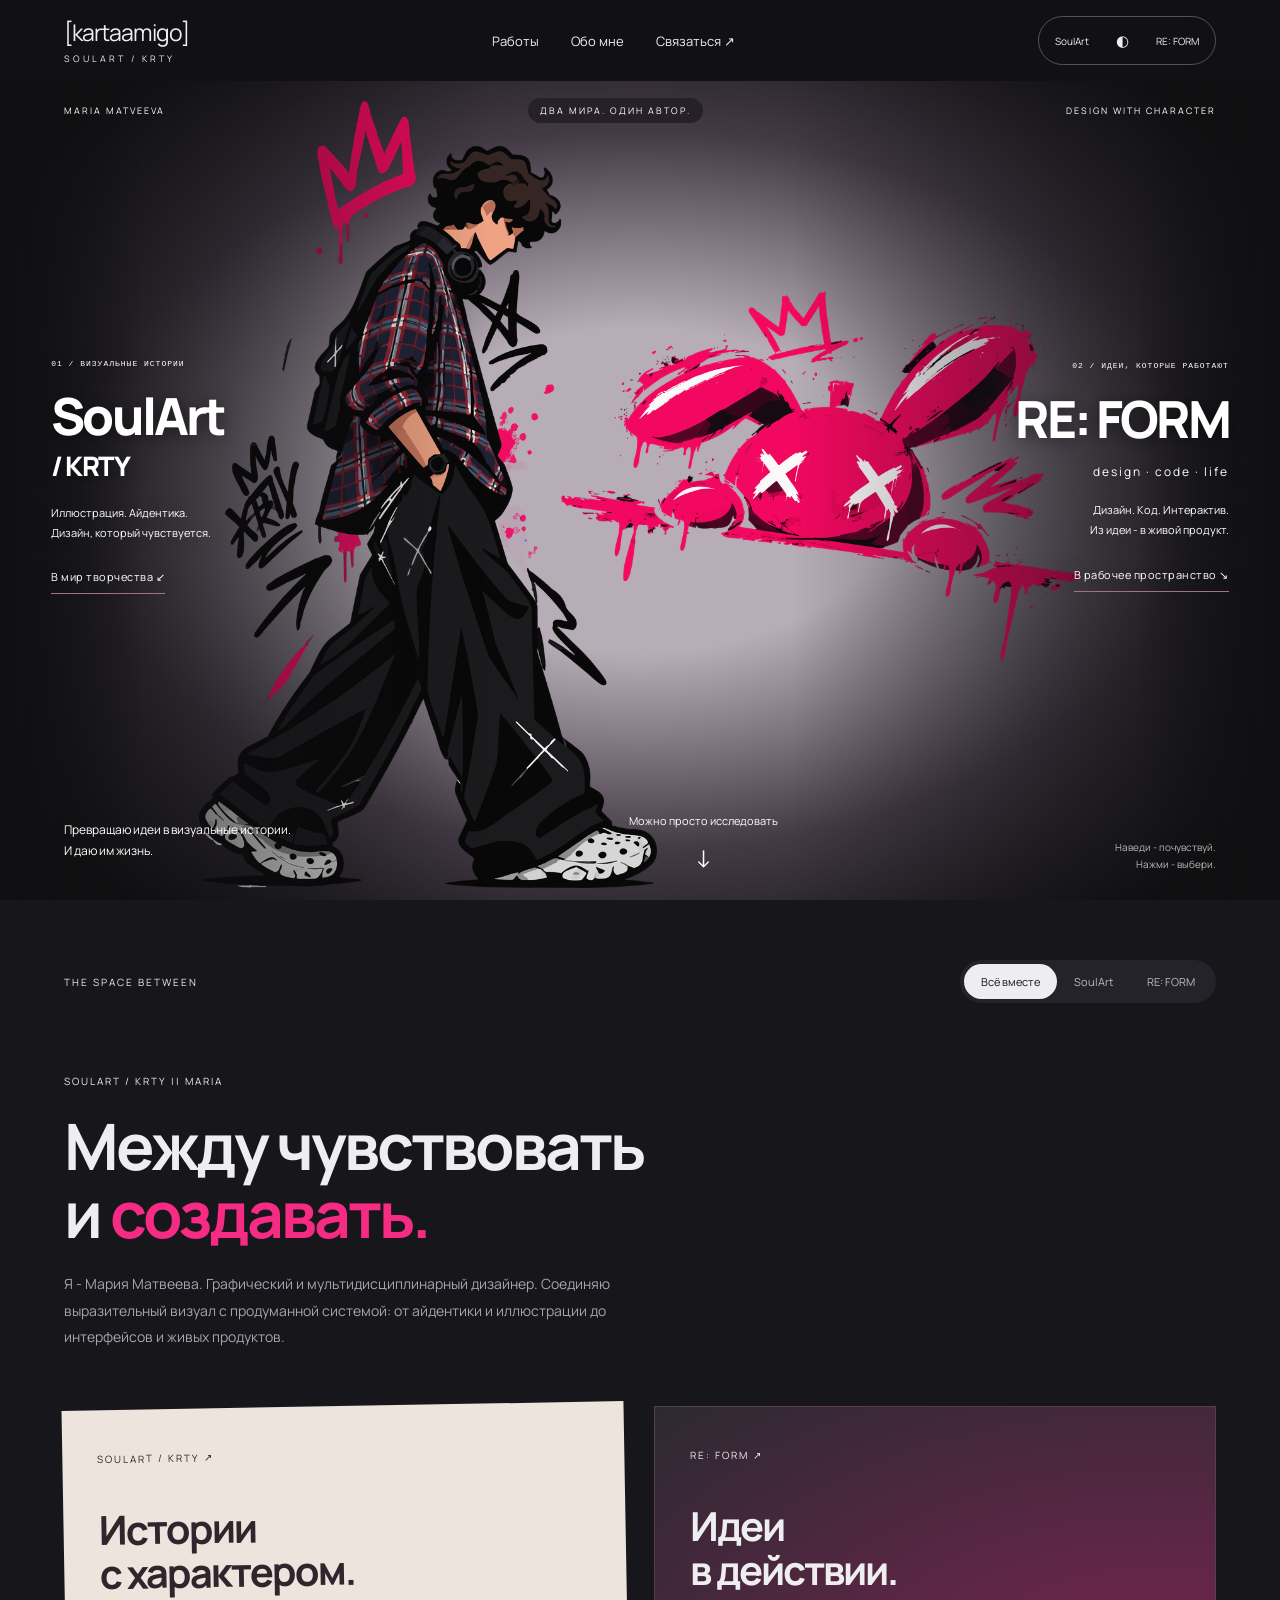
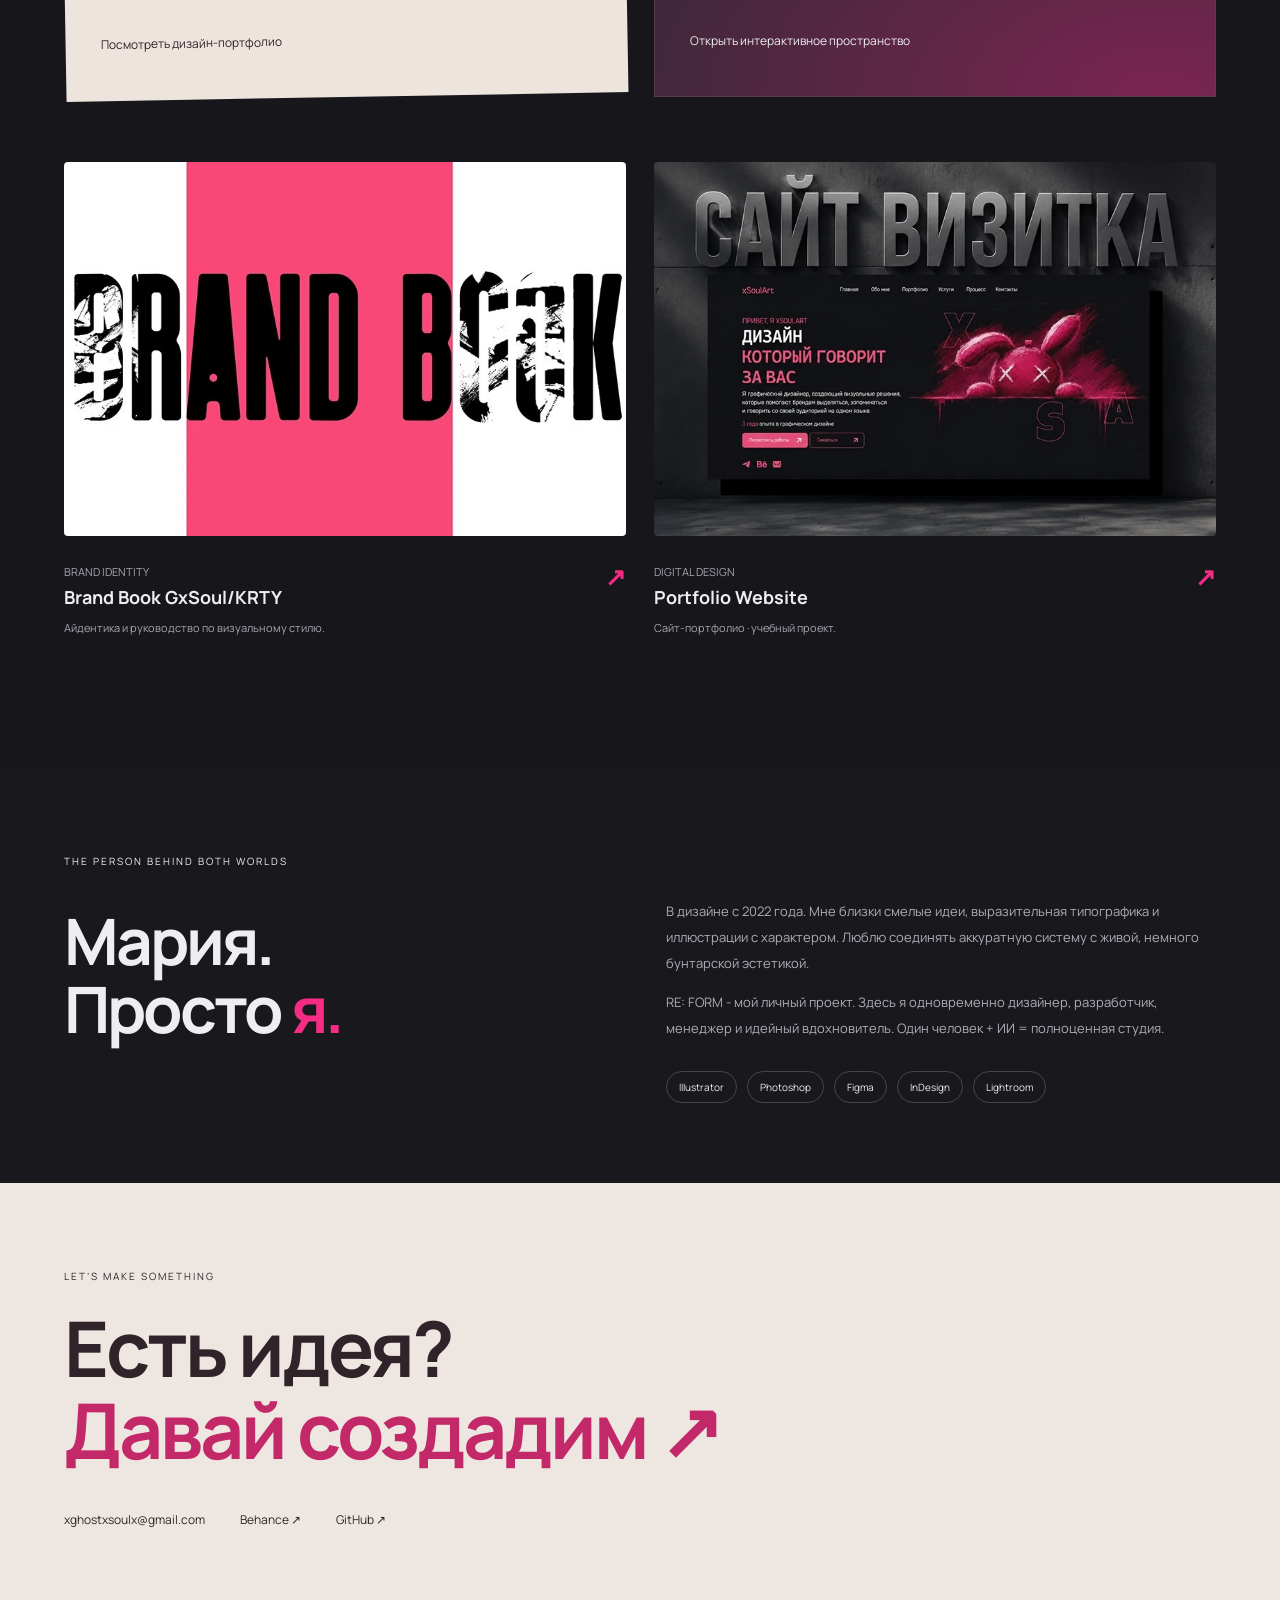
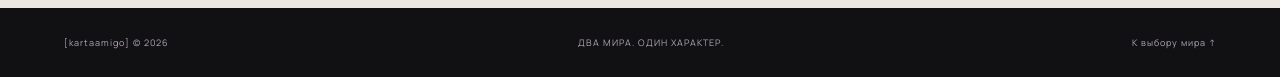
==== commit c291c74c: "Host fonts locally to avoid regional third-party dependency" ====
--- a/dual-world/index.html
+++ b/dual-world/index.html
@@ -1,6 +1,6 @@
 <!doctype html>
 <html lang="ru">
-<head><meta charset="utf-8"><meta name="viewport" content="width=device-width,initial-scale=1"><meta name="theme-color" content="#111114"><title>Maria Matveeva · два мира, один автор</title><link rel="stylesheet" href="style.css?v=23"><link rel="stylesheet" href="hero.css?v=23"><link rel="stylesheet" href="reform-scene.css?v=23"><link rel="stylesheet" href="world-scene.css?v=23"><link rel="stylesheet" href="new-motion.css?v=23"><script src="app.js?v=portfolio-refresh-76" defer></script><script src="game.js?v=portfolio-refresh-76" defer></script><script src="reform-scene.js?v=portfolio-refresh-76" defer></script><script src="world-scene.js?v=portfolio-refresh-76" defer></script><link rel="stylesheet" href="desktop.css?v=23"></head>
+<head><meta charset="utf-8"><meta name="viewport" content="width=device-width,initial-scale=1"><meta name="theme-color" content="#111114"><title>Maria Matveeva · два мира, один автор</title><link rel="stylesheet" href="style.css?v=23"><link rel="stylesheet" href="hero.css?v=23"><link rel="stylesheet" href="reform-scene.css?v=23"><link rel="stylesheet" href="world-scene.css?v=23"><link rel="stylesheet" href="new-motion.css?v=23"><script src="app.js?v=portfolio-refresh-76" defer></script><script src="game.js?v=portfolio-refresh-76" defer></script><script src="reform-scene.js?v=portfolio-refresh-76" defer></script><script src="world-scene.js?v=local-fonts-99" defer></script><link rel="stylesheet" href="desktop.css?v=23"></head>
 <body data-world="neutral" data-preview="neutral">
 <header><a class="wordmark" href="#home">[kartaamigo]<span>SOULART / KRTY</span></a><nav aria-label="Навигация"><a href="#content">Работы</a><a href="#about">Обо мне</a><a href="#contact">Связаться ↗</a></nav><div class="header-worlds" role="group" aria-label="Выбор мира"><button data-switch="art" aria-pressed="false">SoulArt</button><button class="world-reset" type="button">◐</button><button data-switch="digital" aria-pressed="false">RE: FORM</button></div></header>
 <main><section class="hero" id="home" aria-label="Выбери направление"><div class="paper-scene" aria-hidden="true"><span class="paper-word">CREATE<br>FEEL<br>REPEAT.</span><span class="doodle">✳</span><span class="scribble">a little chaos,<br>a lot of character.</span></div><div class="digital-scene" aria-hidden="true"><div class="scene-grid"></div><span class="orbit orbit-a"></span><span class="orbit orbit-b"></span><div class="float-chip">RE: FORM<br><b>DESIGN → CODE → LIFE</b></div></div>
